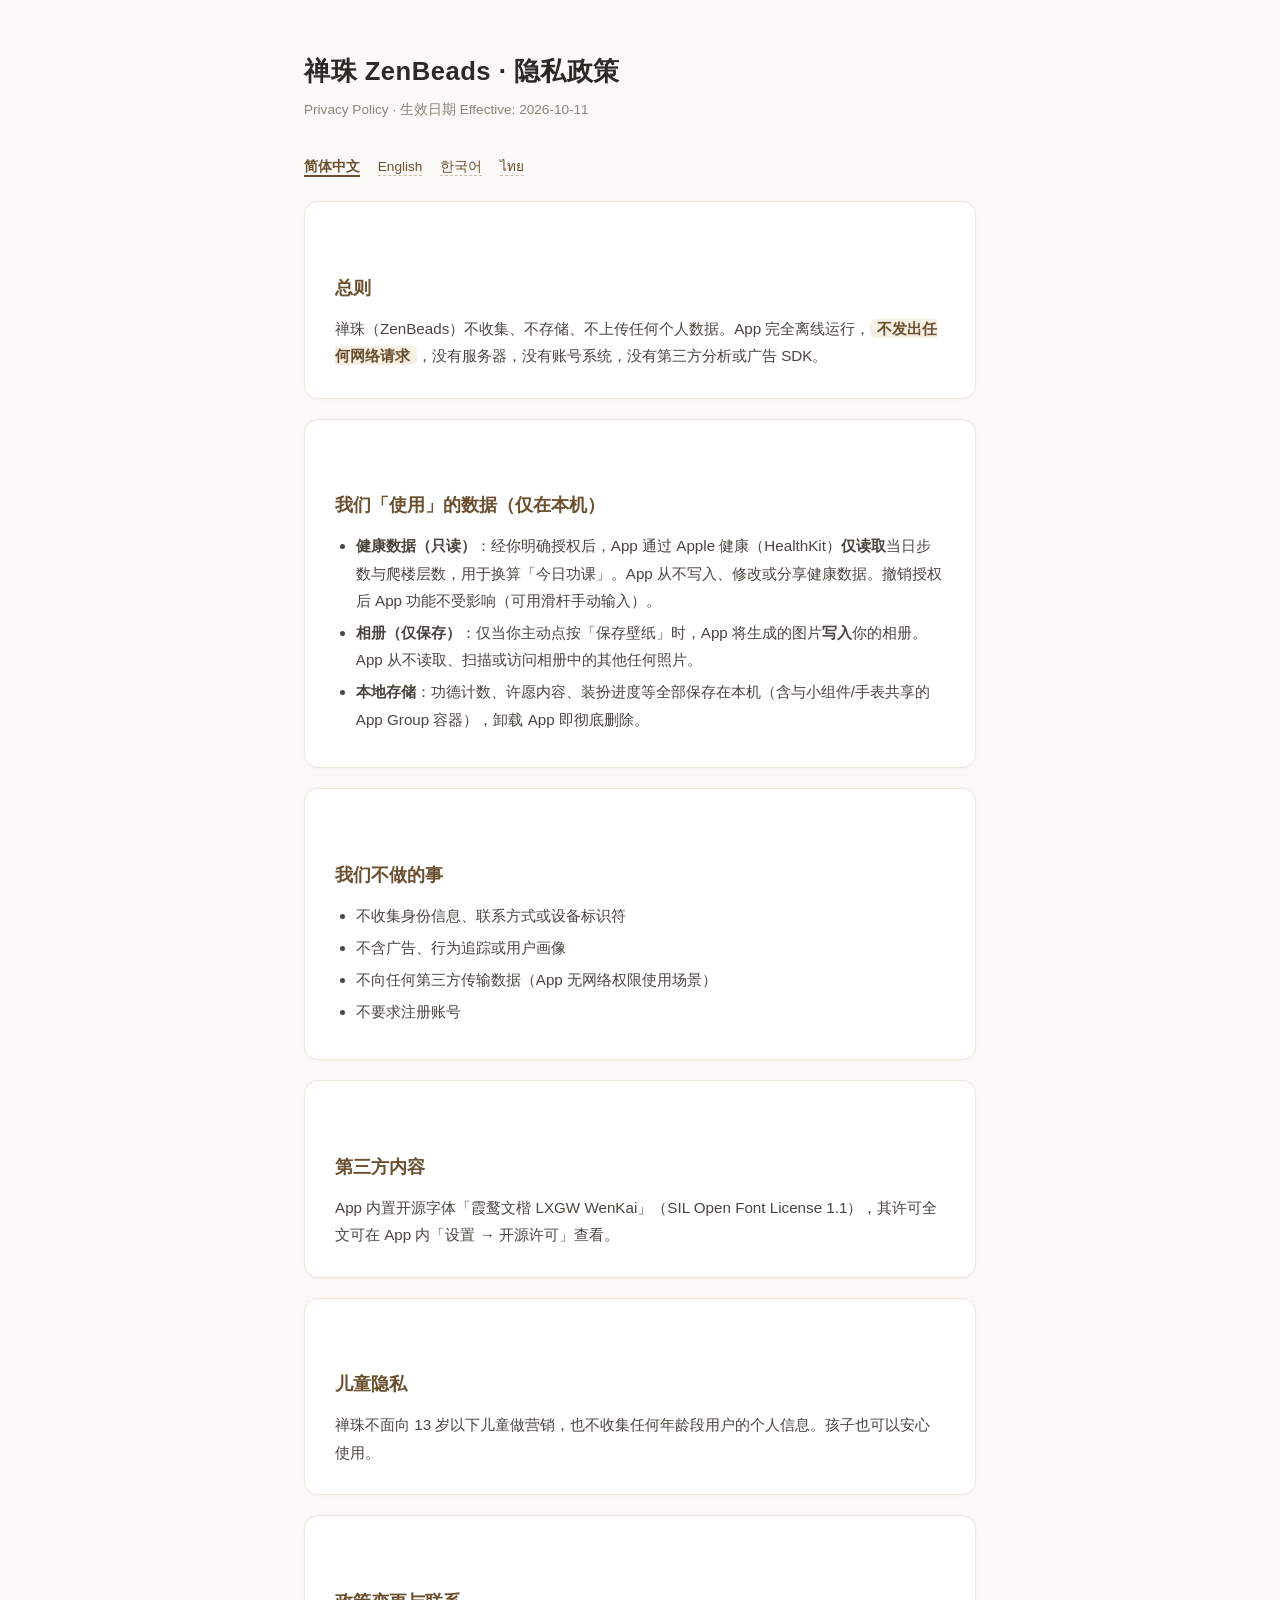
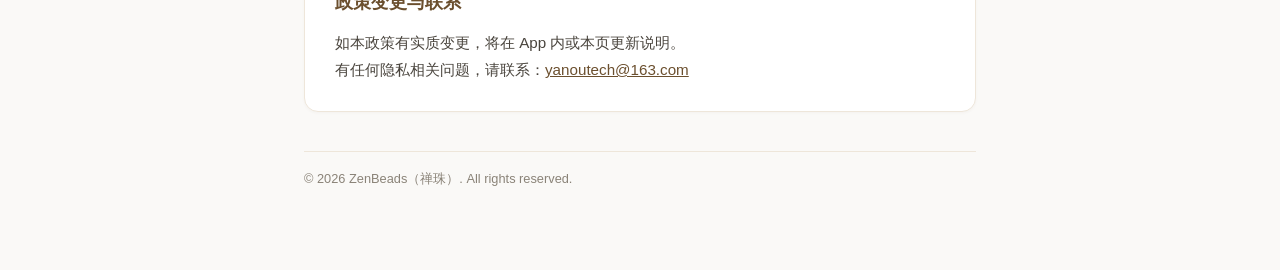
==== privacy/index.html @ 5fbdac84 "feat: 官网+隐私政策合并为单仓单站（/privacy 子目录）" ====
<!DOCTYPE html>
<html lang="zh-Hans">
<head>
<meta charset="UTF-8">
<meta name="viewport" content="width=device-width, initial-scale=1.0">
<title>禅珠 ZenBeads · 隐私政策</title>
<meta name="robots" content="noindex, follow">
<style>
  :root { color-scheme: light; }
  * { margin: 0; padding: 0; box-sizing: border-box; }
  body { font-family: -apple-system, BlinkMacSystemFont, "Segoe UI", Roboto, "Helvetica Neue", Arial, "PingFang SC", "Microsoft YaHei", sans-serif; background: #faf9f7; color: #2d2a26; line-height: 1.8; }
  .wrap { max-width: 720px; margin: 0 auto; padding: 48px 24px 80px; }
  h1 { font-size: 1.6em; margin-bottom: 4px; letter-spacing: .02em; }
  h2 { font-size: 1.15em; margin: 2.2em 0 .6em; color: #6b4f2e; }
  p, li { font-size: .95em; color: #4a453e; }
  .sub { color: #8a8378; font-size: .85em; margin-bottom: 2.4em; }
  .card { background: #fff; border: 1px solid #eee6da; border-radius: 14px; padding: 28px 30px; margin-bottom: 20px; box-shadow: 0 1px 3px rgba(90,70,40,.04); }
  ul { padding-left: 1.3em; margin: .4em 0; }
  li { margin: .3em 0; }
  .hl { background: #f5efe4; border-radius: 6px; padding: 1px 7px; color: #6b4f2e; font-weight: 600; }
  a { color: #6b4f2e; }
  .langs { margin: 0 0 1.6em; font-size: .85em; }
  .langs a { margin-right: 14px; text-decoration: none; border-bottom: 1px dashed #c9bda6; padding-bottom: 1px; }
  .langs a.cur { font-weight: 700; border-bottom: 2px solid #6b4f2e; }
  footer { margin-top: 3em; padding-top: 1.2em; border-top: 1px solid #eee6da; font-size: .8em; color: #8a8378; }
</style>
</head>
<body>
<div class="wrap">
  <h1>禅珠 ZenBeads · 隐私政策</h1>
  <p class="sub">Privacy Policy · 生效日期 Effective: 2026-10-11</p>

  <nav class="langs">
    <a class="cur" href="/privacy/">简体中文</a>
    <a href="/privacy/en.html">English</a>
    <a href="/privacy/ko.html">한국어</a>
    <a href="/privacy/th.html">ไทย</a>
  </nav>

  <div class="card">
    <h2>总则</h2>
    <p>禅珠（ZenBeads）不收集、不存储、不上传任何个人数据。App 完全离线运行，<span class="hl">不发出任何网络请求</span>，没有服务器，没有账号系统，没有第三方分析或广告 SDK。</p>
  </div>

  <div class="card">
    <h2>我们「使用」的数据（仅在本机）</h2>
    <ul>
      <li><b>健康数据（只读）</b>：经你明确授权后，App 通过 Apple 健康（HealthKit）<b>仅读取</b>当日步数与爬楼层数，用于换算「今日功课」。App 从不写入、修改或分享健康数据。撤销授权后 App 功能不受影响（可用滑杆手动输入）。</li>
      <li><b>相册（仅保存）</b>：仅当你主动点按「保存壁纸」时，App 将生成的图片<b>写入</b>你的相册。App 从不读取、扫描或访问相册中的其他任何照片。</li>
      <li><b>本地存储</b>：功德计数、许愿内容、装扮进度等全部保存在本机（含与小组件/手表共享的 App Group 容器），卸载 App 即彻底删除。</li>
    </ul>
  </div>

  <div class="card">
    <h2>我们不做的事</h2>
    <ul>
      <li>不收集身份信息、联系方式或设备标识符</li>
      <li>不含广告、行为追踪或用户画像</li>
      <li>不向任何第三方传输数据（App 无网络权限使用场景）</li>
      <li>不要求注册账号</li>
    </ul>
  </div>

  <div class="card">
    <h2>第三方内容</h2>
    <p>App 内置开源字体「霞鹜文楷 LXGW WenKai」（SIL Open Font License 1.1），其许可全文可在 App 内「设置 → 开源许可」查看。</p>
  </div>

  <div class="card">
    <h2>儿童隐私</h2>
    <p>禅珠不面向 13 岁以下儿童做营销，也不收集任何年龄段用户的个人信息。孩子也可以安心使用。</p>
  </div>

  <div class="card">
    <h2>政策变更与联系</h2>
    <p>如本政策有实质变更，将在 App 内或本页更新说明。</p>
    <p>有任何隐私相关问题，请联系：<a href="mailto:yanoutech@163.com">yanoutech@163.com</a></p>
  </div>

  <footer>© 2026 ZenBeads（禅珠）. All rights reserved.</footer>
</div>
</body>
</html>
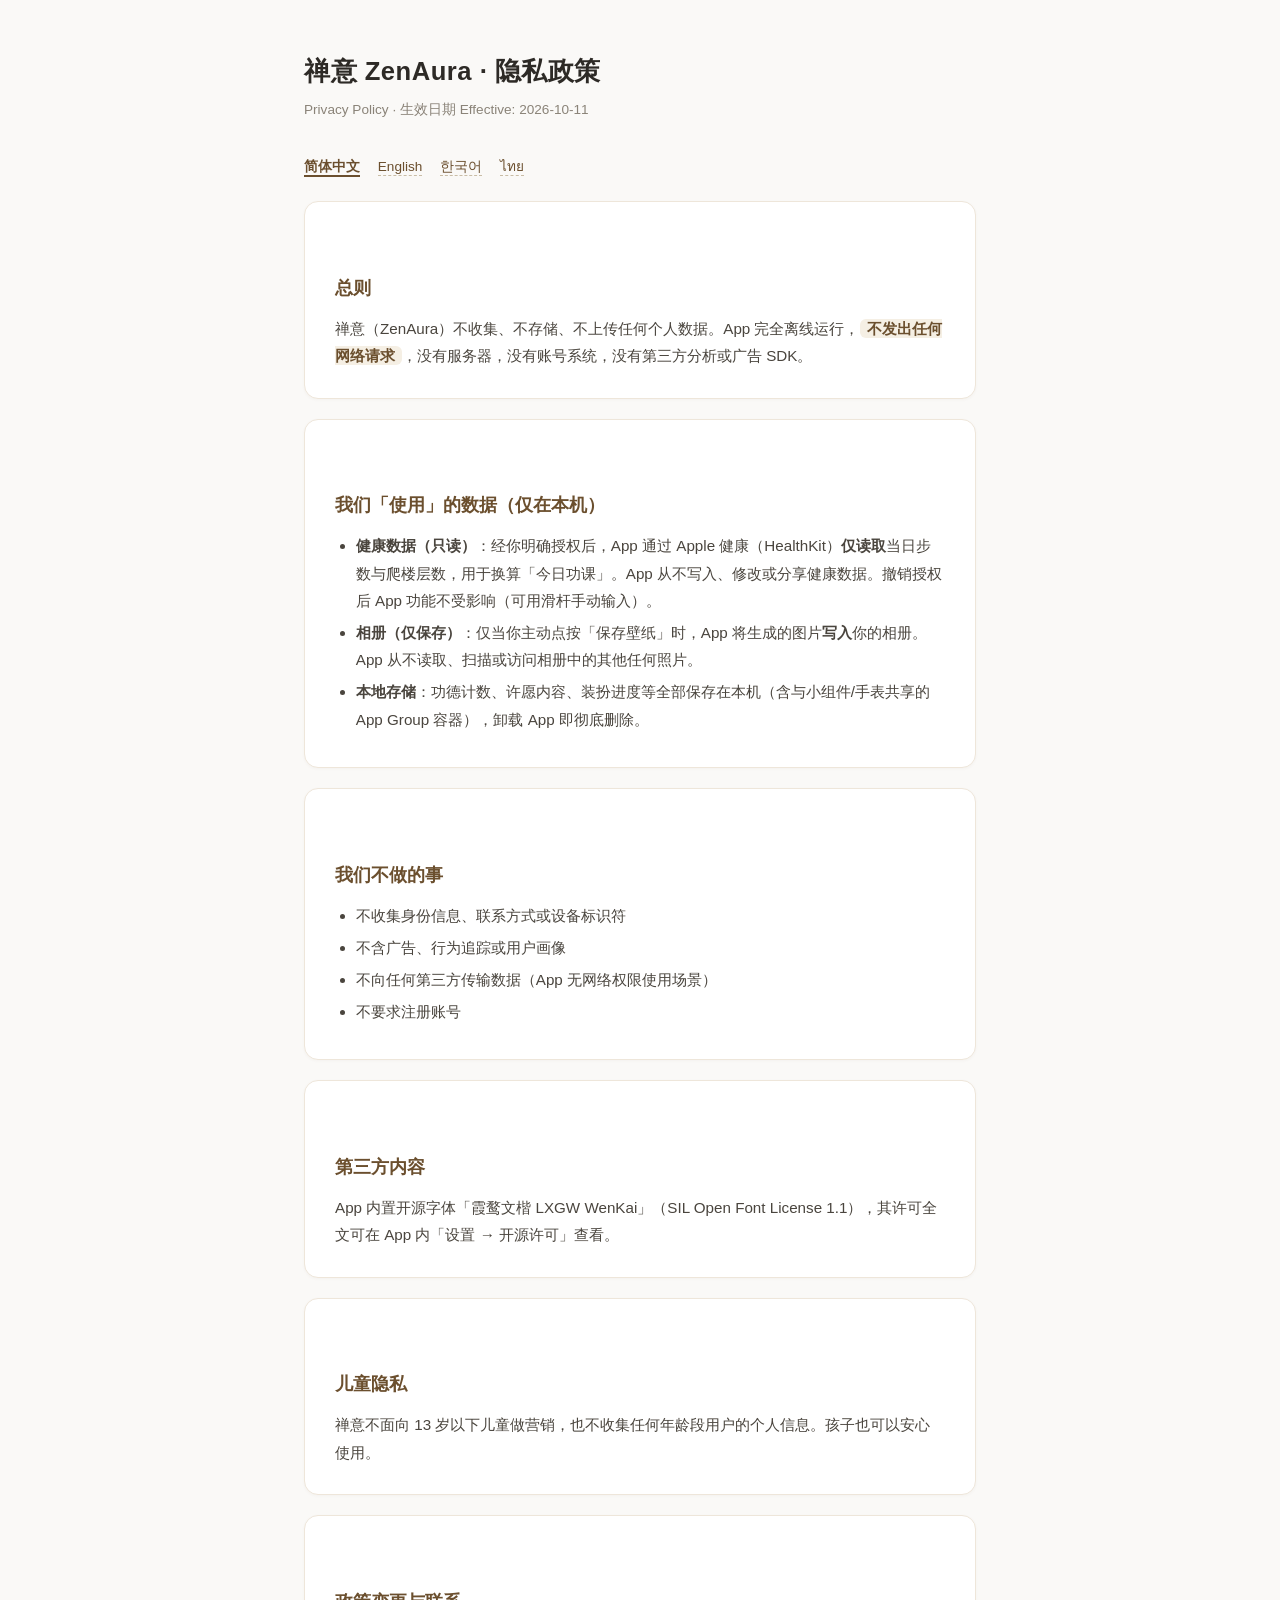
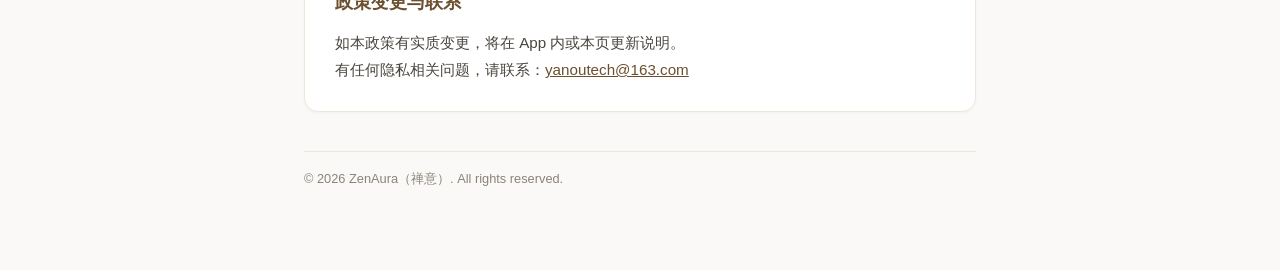
==== commit 32cca655: "fix(privacy): 隐私政策四语页补更名 禅珠→禅意 / ZenBeads→ZenAura 更名提交 2a81183 只覆盖 _build.py 生成的官网页，遗漏了 privacy/ 下4 " ====
--- a/privacy/index.html
+++ b/privacy/index.html
@@ -3,7 +3,7 @@
 <head>
 <meta charset="UTF-8">
 <meta name="viewport" content="width=device-width, initial-scale=1.0">
-<title>禅珠 ZenBeads · 隐私政策</title>
+<title>禅意 ZenAura · 隐私政策</title>
 <meta name="robots" content="noindex, follow">
 <style>
   :root { color-scheme: light; }
@@ -27,7 +27,7 @@
 </head>
 <body>
 <div class="wrap">
-  <h1>禅珠 ZenBeads · 隐私政策</h1>
+  <h1>禅意 ZenAura · 隐私政策</h1>
   <p class="sub">Privacy Policy · 生效日期 Effective: 2026-10-11</p>
 
   <nav class="langs">
@@ -39,7 +39,7 @@
 
   <div class="card">
     <h2>总则</h2>
-    <p>禅珠（ZenBeads）不收集、不存储、不上传任何个人数据。App 完全离线运行，<span class="hl">不发出任何网络请求</span>，没有服务器，没有账号系统，没有第三方分析或广告 SDK。</p>
+    <p>禅意（ZenAura）不收集、不存储、不上传任何个人数据。App 完全离线运行，<span class="hl">不发出任何网络请求</span>，没有服务器，没有账号系统，没有第三方分析或广告 SDK。</p>
   </div>
 
   <div class="card">
@@ -68,7 +68,7 @@
 
   <div class="card">
     <h2>儿童隐私</h2>
-    <p>禅珠不面向 13 岁以下儿童做营销，也不收集任何年龄段用户的个人信息。孩子也可以安心使用。</p>
+    <p>禅意不面向 13 岁以下儿童做营销，也不收集任何年龄段用户的个人信息。孩子也可以安心使用。</p>
   </div>
 
   <div class="card">
@@ -77,7 +77,7 @@
     <p>有任何隐私相关问题，请联系：<a href="mailto:yanoutech@163.com">yanoutech@163.com</a></p>
   </div>
 
-  <footer>© 2026 ZenBeads（禅珠）. All rights reserved.</footer>
+  <footer>© 2026 ZenAura（禅意）. All rights reserved.</footer>
 </div>
 </body>
 </html>
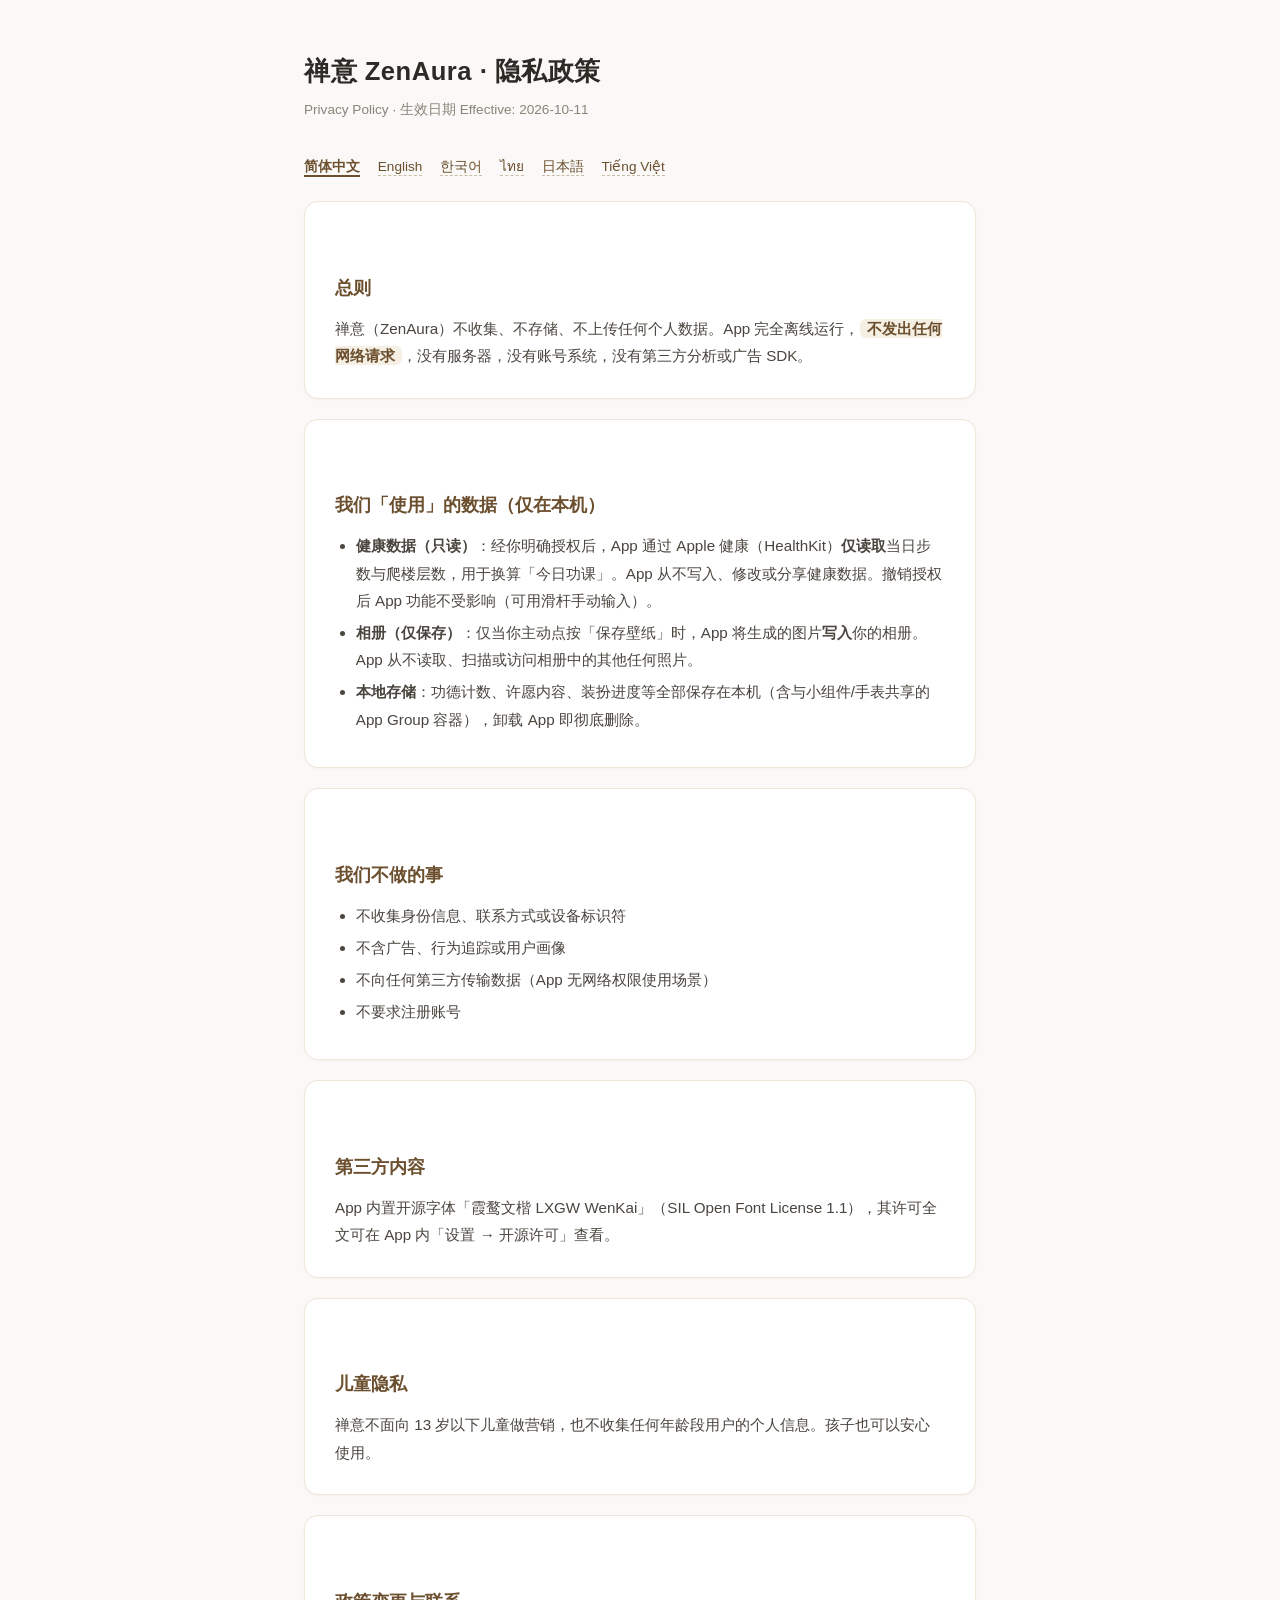
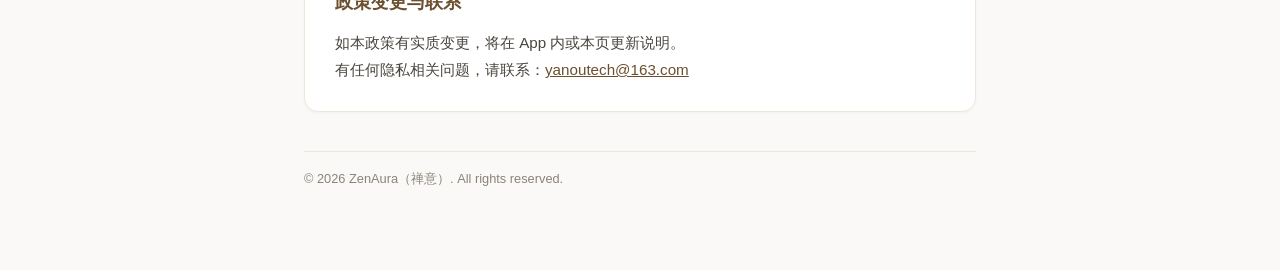
==== commit 52b678a6: "feat(privacy): 新增日语/越南语隐私政策页，全站导航扩至 6 语 对应 ASC 新增的 ja / vi 店面（privacyPolicyUrl 需指向本语种政策页）： - privacy" ====
--- a/privacy/index.html
+++ b/privacy/index.html
@@ -35,6 +35,8 @@
     <a href="/privacy/en.html">English</a>
     <a href="/privacy/ko.html">한국어</a>
     <a href="/privacy/th.html">ไทย</a>
+    <a href="/privacy/ja.html">日本語</a>
+    <a href="/privacy/vi.html">Tiếng Việt</a>
   </nav>
 
   <div class="card">
